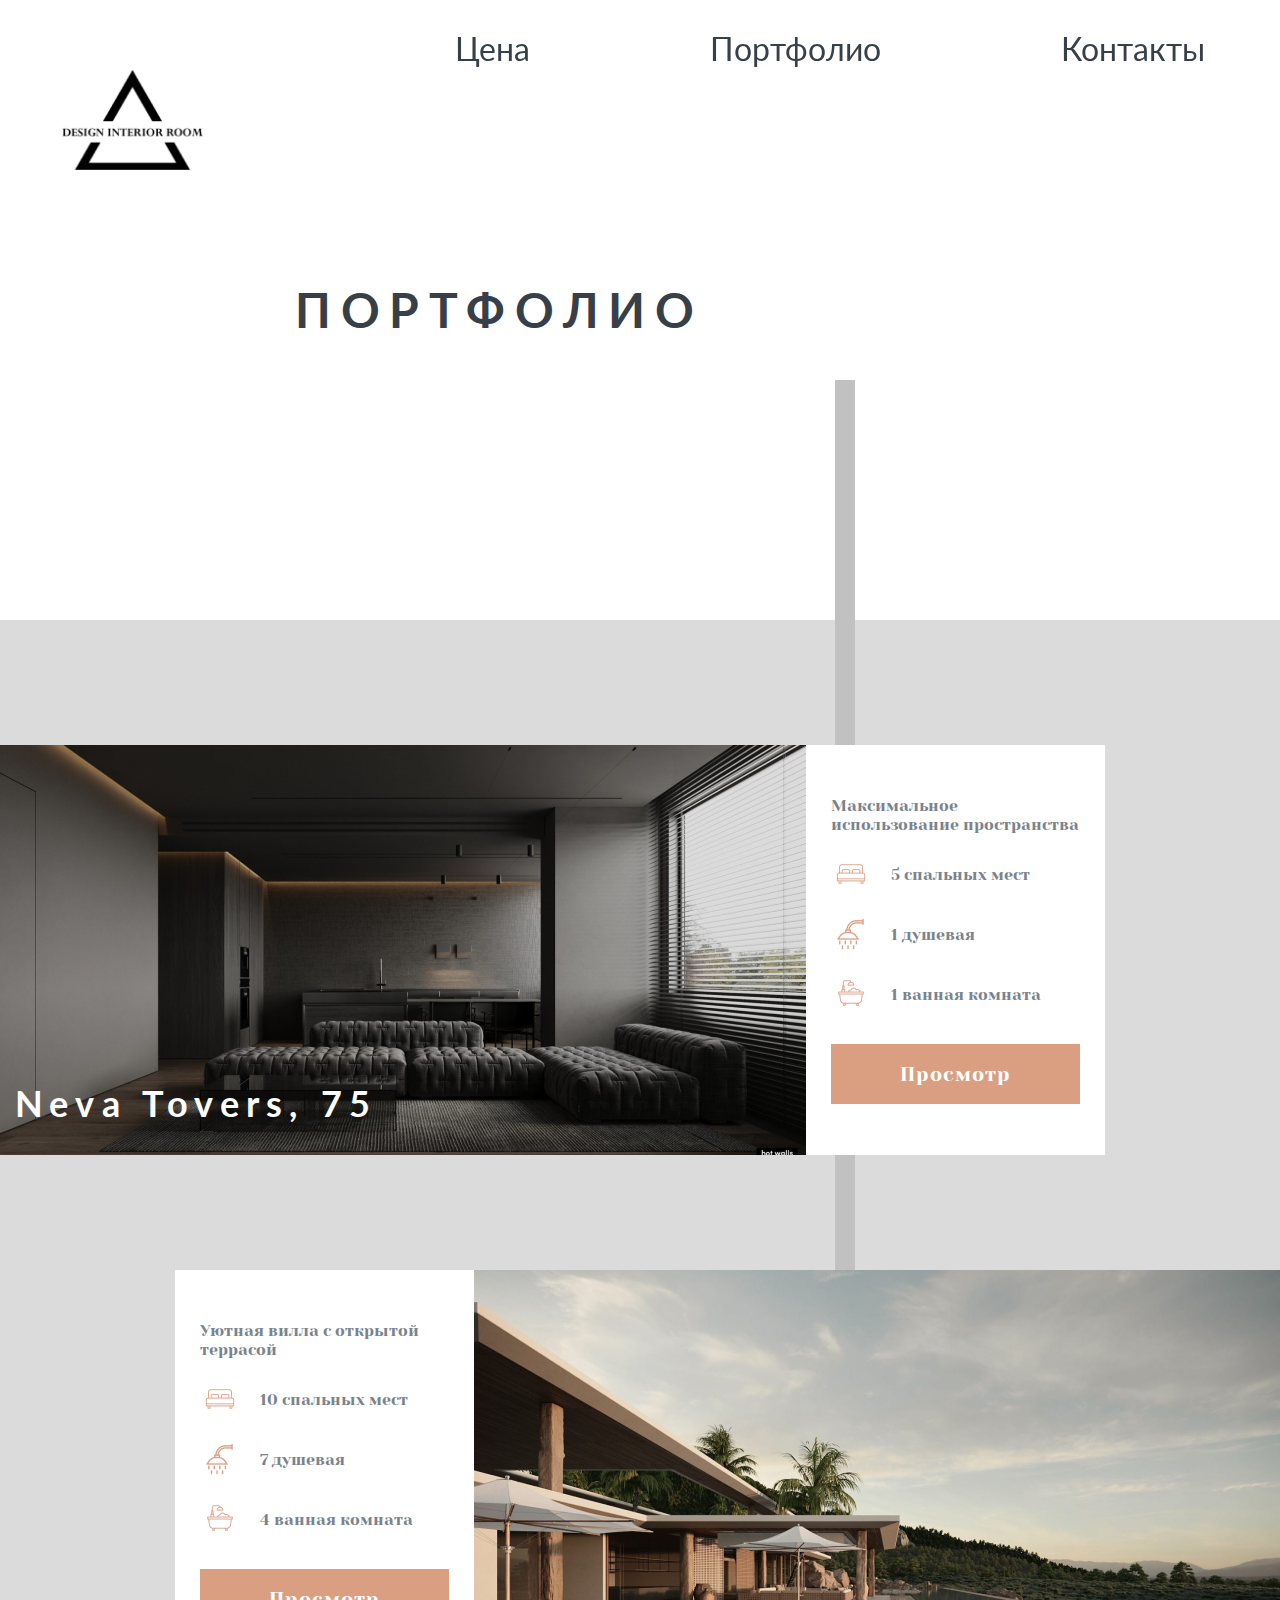
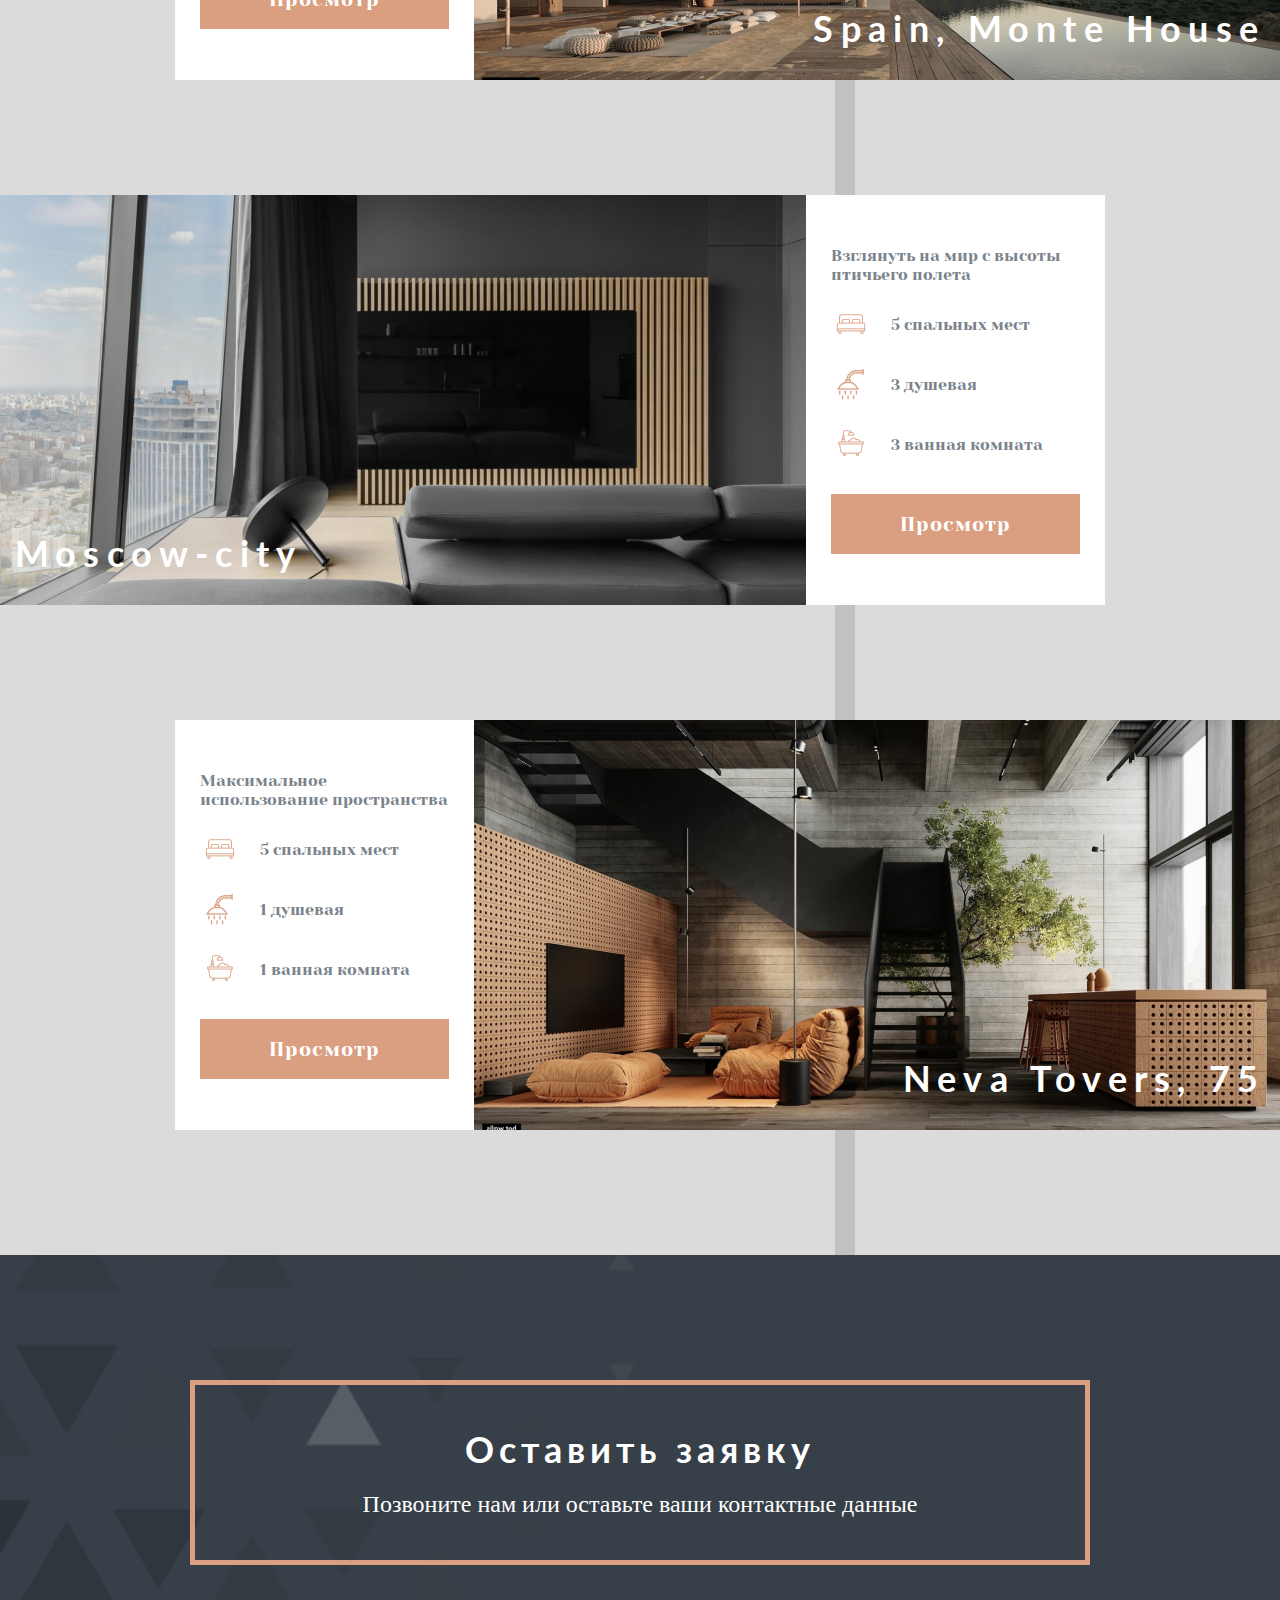
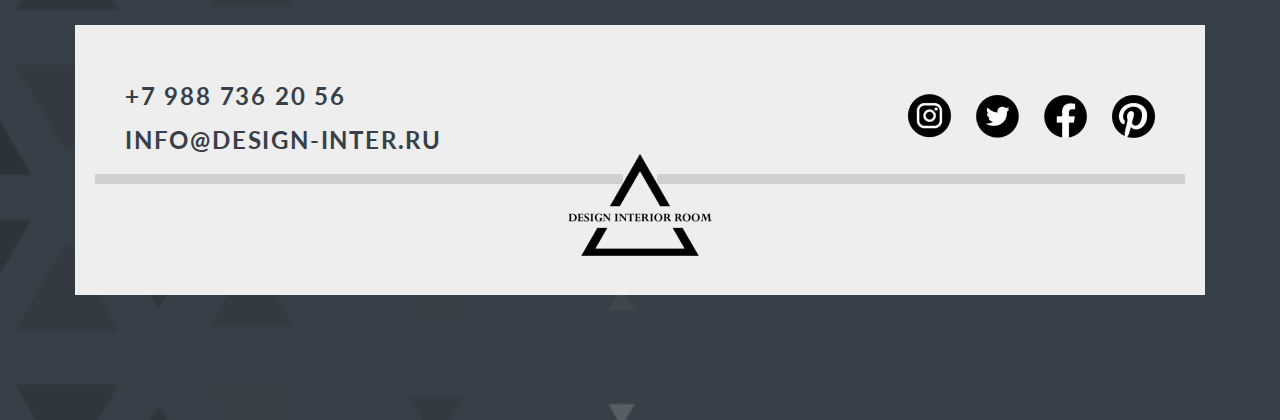
==== portfolio.html @ 5ceca458 "14.05.2023" ====
<!DOCTYPE html>
<html lang="ru">
  <head>
    <meta charset="UTF-8" />
    <meta http-equiv="X-UA-Compatible" content="IE=edge" />
    <meta name="viewport" content="width=device-width, initial-scale=1.0" />
    <title>Portfolio</title>
    <link rel="stylesheet" href="/css/app.css" />
  </head>
  <body>
    <!-- Navbar -->
    <nav class="nav">
      <div class="container">
        <a href="#" class="nav__logo">
          <img src="./img/logo.png" alt="" />
        </a>
        <div class="nav__list">
          <a href="#" class="nav__link">Цена</a>
          <a href="#" class="nav__link">Портфолио</a>
          <a href="#" class="nav__link">Контакты</a>
        </div>
      </div>
    </nav>

    <!-- Popups -->
    <div class="popup">
      <div class="popup__bg" onclick="closePopup()"></div>
      <div class="popup__content">
        <img
          onclick="closePopup()"
          class="popup-close"
          src="/img/close.svg"
          alt=""
        />
        <img class="popup-img" src="/img/popup-img.png" alt="" />

        <div class="popup-form">
          <form onsubmit="return submitForm()">
            <input type="email" placeholder="Ваш E-MAIL" required />
            <input
              type="text"
              id="number"
              placeholder="Ваш номер телефона"
              required
            />
            <button type="submit">Отправить</button>
          </form>
        </div>

        <div class="popup-success">
          <h2>Заявка успешно отправлена</h2>
          <p>Наши менеджеры свяжутся с вами в течение 24 часов</p>
        </div>
      </div>
    </div>

    <!-- Top Section -->
    <section class="top bg-none">
      <!-- logo -->
      <div class="top__logo">
        <img src="/img/logo.png" alt="logo" />
      </div>

      <!-- content -->
      <div class="container">
        <div class="top__title">
          ПОРТФОЛИО
        </div>
      </div>
    </section>

    <!-- Hotels -->
    <section class="hotel">
      <div class="container">
        <div class="hotel__card">
          <div class="hotel__img">
            <img src="/img/hotel-1.png" alt="" />
            <div class="hotel__title">Neva Tovers, 75</div>
          </div>
          <div class="hotel__about">
            <div class="hotel__text">
              Максимальное использование пространства
            </div>
            <span>
              <img src="./img/bed.png" alt="" />
              <div class="hotel__text">5 спальных мест</div>
            </span>
            <span>
              <img src="./img/wash.png" alt="" />
              <div class="hotel__text">1 душевая</div>
            </span>
            <span>
              <img src="./img/bath.png" alt="" />
              <div class="hotel__text">1 ванная комната</div>
            </span>
            <a href="#" class="hotel__btn">Просмотр</a>
          </div>
        </div>

        <div class="hotel__card reversed">
          <div class="hotel__img">
            <img src="/img/hotel-2.png" alt="" />
            <div class="hotel__title">Spain, Monte House</div>
          </div>
          <div class="hotel__about">
            <div class="hotel__text">
              Уютная вилла с открытой террасой
            </div>
            <span>
              <img src="./img/bed.png" alt="" />
              <div class="hotel__text">10 спальных мест</div>
            </span>
            <span>
              <img src="./img/wash.png" alt="" />
              <div class="hotel__text">7 душевая</div>
            </span>
            <span>
              <img src="./img/bath.png" alt="" />
              <div class="hotel__text">4 ванная комната</div>
            </span>
            <a href="#" class="hotel__btn">Просмотр</a>
          </div>
        </div>

        <div class="hotel__card">
          <div class="hotel__img">
            <img src="/img/hotel-3.png" alt="" />
            <div class="hotel__title">Moscow-city</div>
          </div>
          <div class="hotel__about">
            <div class="hotel__text">
              Взглянуть на мир с высоты птичьего полета
            </div>
            <span>
              <img src="./img/bed.png" alt="" />
              <div class="hotel__text">5 спальных мест</div>
            </span>
            <span>
              <img src="./img/wash.png" alt="" />
              <div class="hotel__text">3 душевая</div>
            </span>
            <span>
              <img src="./img/bath.png" alt="" />
              <div class="hotel__text">3 ванная комната</div>
            </span>
            <a href="#" class="hotel__btn">Просмотр</a>
          </div>
        </div>

        <div class="hotel__card reversed">
          <div class="hotel__img">
            <img src="/img/hotel-4.png" alt="" />
            <div class="hotel__title">Neva Tovers, 75</div>
          </div>
          <div class="hotel__about">
            <div class="hotel__text">
              Максимальное использование пространства
            </div>
            <span>
              <img src="./img/bed.png" alt="" />
              <div class="hotel__text">5 спальных мест</div>
            </span>
            <span>
              <img src="./img/wash.png" alt="" />
              <div class="hotel__text">1 душевая</div>
            </span>
            <span>
              <img src="./img/bath.png" alt="" />
              <div class="hotel__text">1 ванная комната</div>
            </span>
            <a href="#" class="hotel__btn">Просмотр</a>
          </div>
        </div>
      </div>
    </section>

    <!-- Оставить заявку -->
    <footer class="footer">
      <div class="container">
        <!-- submit application -->
        <div class="submit" onclick="openForm()">
          <div class="submit__title">Оставить заявку</div>
          <div class="submit__desc">
            Позвоните нам или оставьте ваши контактные данные
          </div>
        </div>

        <!-- content -->
        <div class="content">
          <div class="wrapper">
            <div class="contacts">
              <a href="#"> +7 988 736 20 56 </a>
              <a href="#"> INFO@DESIGN-INTER.RU</a>
            </div>
            <div class="networks">
              <a href="#">
                <img src="/img/instagram.png" alt="" />
              </a>
              <a href="#">
                <img src="/img/twitter.png" alt="" />
              </a>
              <a href="#">
                <img src="/img/facebook.png" alt="" />
              </a>
              <a href="#">
                <img src="/img/pinterest.png" alt="" />
              </a>
            </div>
          </div>
          <img class="content__logo" src="/img/logo.png" alt="" />
        </div>
      </div>
    </footer>

    <!-- script -->
    <script src="/js/app.js"></script>
  </body>
</html>
---- css/app.css ----
@import url("https://fonts.googleapis.com/css2?family=Lato:wght@300;400;700&family=Yeseva+One&display=swap");
@import url("https://fonts.cdnfonts.com/css/times-new-roman");
:root {
  --text-color: #373f48;
  --accent: #da9e81;
  --gray: #c1c1c1;
}

* {
  margin: 0;
  padding: 0;
  color: var(--text-color);
  box-sizing: border-box;
  font-family: "Lato", sans-serif;
  scroll-behavior: smooth;
}

body {
  max-width: 100%;
  overflow-x: hidden;
}

a {
  color: var(--text-color);
  text-decoration: none;
}

ul,
ol {
  list-style: none;
}

input,
select,
hr,
button,
textarea,
iframe {
  border: none;
  outline: none;
  background: transparent;
}

.container {
  position: relative;
  width: 100%;
  max-width: 1180px;
  margin: 0 auto;
}
@media screen and (max-width: 1280px) {
  .container {
    padding: 0 25px;
  }
}
@media screen and (max-width: 768px) {
  .container {
    padding: 0 15px;
  }
}
@media screen and (max-width: 340px) {
  .container {
    padding: 0 10px;
  }
}

.nav {
  position: fixed;
  top: 0;
  left: 0;
  width: 100%;
  height: 96px;
  display: flex;
  flex-direction: row;
  align-items: center;
  justify-content: center;
  gap: 0px;
  transition: 0.35s;
  z-index: 3;
}
.nav.sticky {
  background: #fff;
}
.nav.sticky .nav__logo {
  opacity: 1;
}
.nav .container {
  height: 100%;
  display: flex;
  flex-direction: row;
  align-items: center;
  justify-content: space-between;
  gap: 20px;
}
.nav__logo {
  height: 70px;
  opacity: 0;
  transition: 0.35s;
}
.nav__logo img {
  height: 100%;
  -o-object-fit: contain;
     object-fit: contain;
}
.nav__list {
  display: flex;
  flex-direction: row;
  align-items: center;
  justify-content: flex-end;
  gap: 180px;
}
.nav__link {
  height: 100%;
  font-size: 32px;
  display: flex;
  flex-direction: row;
  align-items: center;
  justify-content: center;
  gap: 0px;
  transition: 0.3s;
}
.nav__link:hover {
  color: var(--accent);
}

.popup {
  position: fixed;
  top: 0;
  left: 0;
  min-height: 100vh;
  width: 100vw;
  display: flex;
  flex-direction: row;
  align-items: center;
  justify-content: center;
  gap: 0px;
  z-index: 9;
  display: none;
}
.popup__bg {
  position: absolute;
  top: 0;
  left: 0;
  min-height: 100vh;
  width: 100vw;
  background: rgba(0, 0, 0, 0.3137254902);
}
.popup__content {
  position: relative;
  width: 1180px;
  height: 580px;
  background: #dbdbdb;
  display: flex;
  flex-direction: row;
  align-items: center;
  justify-content: flex-start;
  gap: 0px;
  z-index: 10;
}
.popup__content form {
  position: relative;
  display: flex;
  flex-direction: column;
  align-items: center;
  justify-content: flex-start;
  gap: 40px;
  z-index: 2;
}
.popup__content form input {
  padding: 10px 30px;
  height: 80px;
  width: 100%;
  font-size: 20px;
  transition: 0.2s;
  background: #fff;
}
.popup__content form input::-moz-placeholder {
  color: #c1c1c1;
  -moz-transition: 0.3s;
  transition: 0.3s;
}
.popup__content form input::placeholder {
  color: #c1c1c1;
  transition: 0.3s;
}
.popup__content form input:focus, .popup__content form input:hover {
  box-shadow: 0 0 0 3px var(--accent);
}
.popup__content form button {
  cursor: pointer;
  width: 380px;
  height: 100px;
  background: #ffffff;
  border: 4px solid #da9e81;
  color: var(--accent);
  font-size: 28px;
  font-weight: 700;
  transition: 0.25s;
}
.popup__content form button:hover {
  color: #fff;
  background: var(--accent);
}
.popup-close {
  position: absolute;
  top: 20px;
  right: 20px;
  width: 30px;
  z-index: 2;
  cursor: pointer;
}
.popup-img {
  height: 100%;
  -o-object-fit: cover;
     object-fit: cover;
}
.popup-form {
  padding: 0 100px;
  flex: 1 0 auto;
}
.popup-success {
  height: 100%;
  width: 100%;
  z-index: 4;
  display: flex;
  flex-direction: column;
  align-items: center;
  justify-content: center;
  gap: 10px;
  display: none;
}

.top {
  position: relative;
  padding: 96px 0;
  height: 845px;
}
.top.bg-none {
  height: 620px;
}
.top.bg-none::after {
  display: none;
}
.top.bg-none .top__title {
  margin-left: 220px;
}
.top::after {
  position: absolute;
  content: "";
  top: 96px;
  right: 0;
  height: 650px;
  width: 1295px;
  background: url(../img/top-bg.png) center/cover;
}
.top__logo {
  position: absolute;
  top: 70px;
  left: 60px;
}
.top__logo img {
  width: 145px;
  height: 100px;
  -o-object-fit: contain;
     object-fit: contain;
}
.top .container {
  height: 100%;
  display: flex;
  flex-direction: row;
  align-items: center;
  justify-content: flex-start;
  gap: 0px;
  z-index: 2;
}
.top__content {
  padding: 0 105px;
  width: 555px;
  height: 425px;
  background: #fff;
  display: flex;
  flex-direction: column;
  align-items: flex-start;
  justify-content: center;
  gap: 30px;
}
.top hr {
  width: 594px;
  height: 14px;
  background: var(--gray);
}
.top__title {
  font-weight: 700;
  font-size: 48px;
  line-height: 58px;
  letter-spacing: 0.2em;
}
.top__link {
  color: var(--gray);
  font-size: 24px;
  font-weight: 500;
  font-family: "Times New Roman", sans-serif;
  transition: 0.3s;
}
.top__link:hover {
  color: var(--accent);
}

.hotel {
  position: relative;
  padding: 125px 0;
  background-color: #dbdbdb;
}
.hotel::before {
  position: absolute;
  content: "";
  width: 20px;
  height: calc(100% + 240px);
  left: 835px;
  top: -240px;
  background: #c1c1c1;
}
.hotel .container {
  display: flex;
  flex-direction: column;
  align-items: center;
  justify-content: center;
  gap: 115px;
}
.hotel__card {
  width: 100%;
  height: 410px;
  display: flex;
  flex-direction: row;
  align-items: stretch;
  justify-content: center;
  gap: 0px;
}
.hotel__card.reversed {
  flex-direction: row-reverse;
}
.hotel__card.reversed .hotel__title {
  right: 40px;
  left: auto;
}
.hotel__card:nth-child(odd) {
  transform: translateX(-100px);
}
.hotel__card:nth-child(even) {
  transform: translateX(100px);
}
.hotel__img {
  position: relative;
  flex: 1 0 auto;
  height: 100%;
}
.hotel__img img {
  width: 100%;
  height: 100%;
  -o-object-fit: cover;
     object-fit: cover;
}
.hotel__title {
  position: absolute;
  bottom: 30px;
  left: 40px;
  font-weight: 700;
  font-size: 36px;
  line-height: 43px;
  display: flex;
  align-items: center;
  letter-spacing: 0.2em;
  color: #ffffff;
}
.hotel__about {
  padding: 0 25px;
  width: 320px;
  background: #fff;
  display: flex;
  flex-direction: column;
  align-items: flex-start;
  justify-content: center;
  gap: 20px;
}
.hotel__about span {
  display: flex;
  flex-direction: row;
  align-items: center;
  justify-content: flex-start;
  gap: 20px;
}
.hotel__text {
  font-family: "Yeseva One", cursive;
  font-size: 16px;
  display: flex;
  align-items: center;
  color: #7a838c;
}
.hotel__btn {
  margin-top: 10px;
  width: 100%;
  height: 60px;
  color: #fff;
  font-size: 20px;
  letter-spacing: 0.05em;
  font-family: "Yeseva One", cursive;
  background: var(--accent);
  display: flex;
  flex-direction: row;
  align-items: center;
  justify-content: center;
  gap: 0px;
  transition: 0.35s;
}
.hotel__btn:hover {
  color: var(--accent);
  background: #fff;
  box-shadow: 0 0 0 3px var(--accent);
}

.main {
  width: 100%;
  background: url(../img/main-bg.png) top/cover;
}

.experience {
  padding: 125px 0 115px;
}
.experience .container {
  display: flex;
  flex-direction: row;
  align-items: center;
  justify-content: flex-end;
  gap: 115px;
}
.experience__text {
  position: relative;
  padding-left: 115px;
  width: 920px;
  display: flex;
  flex-direction: column;
  align-items: flex-start;
  justify-content: center;
  gap: 35px;
}
.experience__text::before {
  position: absolute;
  content: "";
  left: -20px;
  width: 20px;
  height: 215px;
  background: #d3d3d3;
}
.experience__title {
  font-size: 32px;
  font-weight: 700;
  color: #d3d3d3;
}
.experience__desc {
  width: 805px;
  color: #929292;
  font-size: 24px;
  font-family: "Yeseva One", cursive;
}

.services {
  position: relative;
  display: flex;
  flex-direction: row;
  align-items: center;
  justify-content: center;
  gap: 0px;
}
.services::before {
  position: absolute;
  content: "";
  left: 0;
  width: 515px;
  height: 885px;
  background: url(../img/services-logo.png) center/cover;
  z-index: 2;
}
.services .container {
  padding: 100px 0;
  display: flex;
  flex-direction: column;
  align-items: flex-start;
  justify-content: flex-start;
  gap: 25px;
}
.services .container::before {
  position: absolute;
  content: "";
  right: 0;
  top: 0;
  width: 100vw;
  height: 100%;
  background: #fff;
}
.services__item {
  position: relative;
  width: 100%;
  height: 450px;
  z-index: 2;
  display: flex;
  flex-direction: row;
  align-items: center;
  justify-content: flex-start;
  gap: 0px;
}
.services__text {
  position: relative;
  padding: 0 40px;
  width: 555px;
  height: 266px;
  background: #fff;
  display: flex;
  flex-direction: column;
  align-items: flex-start;
  justify-content: center;
  gap: 20px;
  z-index: 2;
}
.services__text:hover .services__arrow {
  transform: translateX(20px);
}
.services__title {
  position: relative;
  font-size: 36px;
  font-weight: 700;
  line-height: 43px;
  letter-spacing: 0.14em;
}
.services__title .services__arrow {
  right: -120px;
  bottom: -5px;
}
.services__desc {
  position: relative;
  color: #929292;
  font-size: 24px;
  font-family: "Times New Roman", sans-serif;
}
.services__desc .services__arrow {
  right: -140px;
  bottom: 10px;
}
.services__arrow {
  position: absolute;
  transition: 0.35s ease-in-out;
}
.services__img {
  position: absolute;
  right: 0;
  top: 0;
  width: 920px;
  height: 100%;
}
.services__img img {
  height: 100%;
  width: 100%;
  -o-object-fit: cover;
     object-fit: cover;
}

.guarantee {
  padding: 100px 0;
}
.guarantee .container {
  display: flex;
  flex-direction: row;
  align-items: stretch;
  justify-content: space-evenly;
  gap: 20px;
}
.guarantee__item {
  position: relative;
  width: 380px;
  display: flex;
  flex-direction: column;
  align-items: center;
  justify-content: flex-start;
  gap: 20px;
}
.guarantee hr {
  width: 10px;
  background: #929292;
}
.guarantee__text {
  color: #fff;
  font-size: 24px;
  text-align: center;
  font-family: "Times New Roman", sans-serif;
}

.application,
.footer {
  padding: 0 0 125px;
}
.application .container,
.footer .container {
  display: flex;
  flex-direction: column;
  align-items: center;
  justify-content: center;
  gap: 60px;
}
.application .submit,
.footer .submit {
  width: 900px;
  height: 185px;
  display: flex;
  flex-direction: column;
  align-items: center;
  justify-content: center;
  gap: 20px;
  border: 5px solid var(--accent);
  transition: 0.3s;
  cursor: pointer;
  --text-color: #fff;
}
.application .submit:hover,
.footer .submit:hover {
  background: var(--accent);
}
.application .submit__title,
.footer .submit__title {
  position: relative;
  font-size: 36px;
  font-weight: 700;
  line-height: 43px;
  letter-spacing: 0.14em;
}
.application .submit__desc,
.footer .submit__desc {
  position: relative;
  font-size: 24px;
  font-family: "Times New Roman", sans-serif;
}
.application .content,
.footer .content {
  position: relative;
  padding: 56px 0;
  width: 100%;
  height: 270px;
  background: #eee;
  display: flex;
  flex-direction: column;
  align-items: center;
  justify-content: flex-start;
  gap: 0px;
}
.application .wrapper,
.footer .wrapper {
  position: relative;
  padding: 0 50px;
  width: 100%;
  display: flex;
  flex-direction: row;
  align-items: center;
  justify-content: space-between;
  gap: 20px;
}
.application .wrapper::before,
.footer .wrapper::before {
  position: absolute;
  content: "";
  bottom: -30px;
  left: 20px;
  width: 528px;
  height: 10px;
  background: #d0d0d0;
}
.application .wrapper::after,
.footer .wrapper::after {
  position: absolute;
  content: "";
  bottom: -30px;
  right: 20px;
  width: 528px;
  height: 10px;
  background: #d0d0d0;
}
.application .contacts,
.footer .contacts {
  display: flex;
  flex-direction: column;
  align-items: flex-start;
  justify-content: center;
  gap: 15px;
}
.application .contacts a,
.footer .contacts a {
  font-weight: 700;
  font-size: 24px;
  line-height: 29px;
  letter-spacing: 0.075em;
  transition: 0.3s;
}
.application .contacts a:hover,
.footer .contacts a:hover {
  color: var(--accent);
}
.application .networks,
.footer .networks {
  display: flex;
  flex-direction: row;
  align-items: center;
  justify-content: center;
  gap: 25px;
}
.application .networks a,
.footer .networks a {
  transition: 0.3s;
}
.application .networks a:hover,
.footer .networks a:hover {
  transform: translateY(-10px);
}

.footer {
  padding: 125px 0;
  background: url(../img/footer-bg.png) top/cover;
}/*# sourceMappingURL=app.css.map */
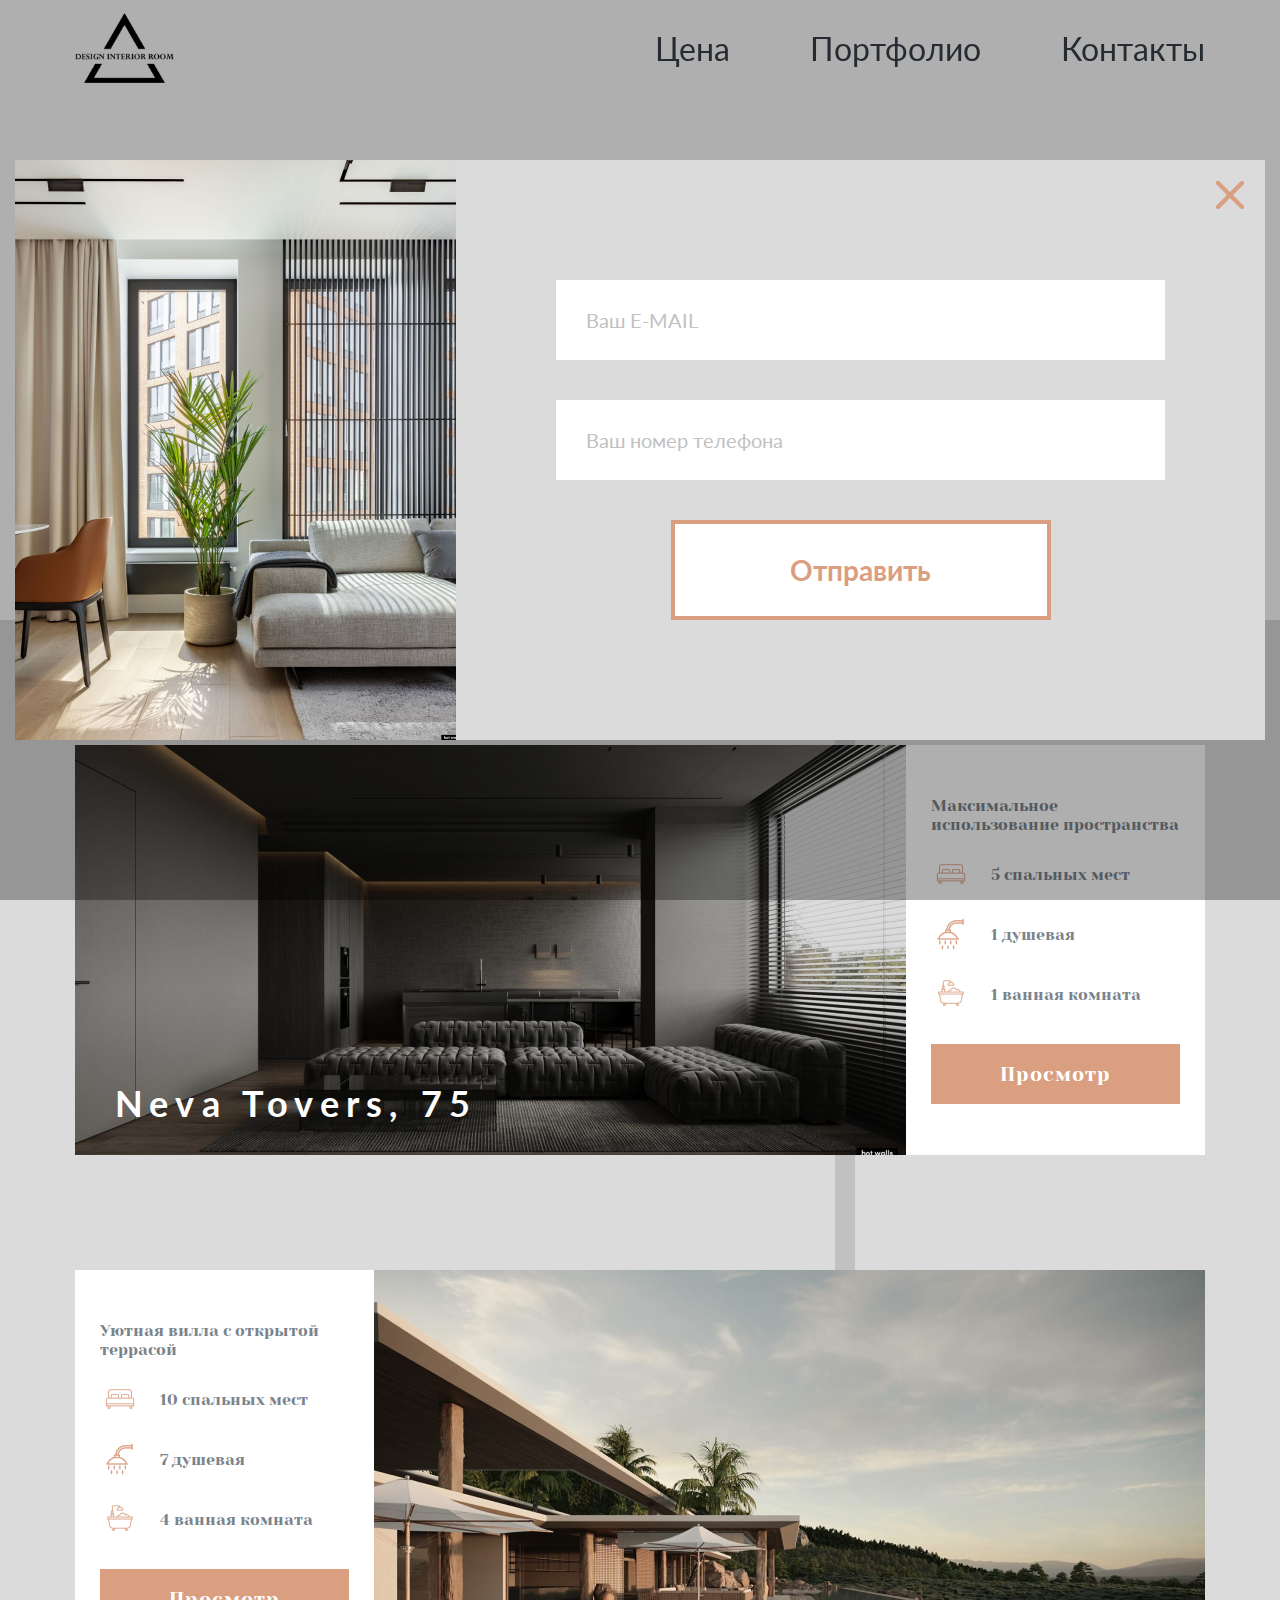
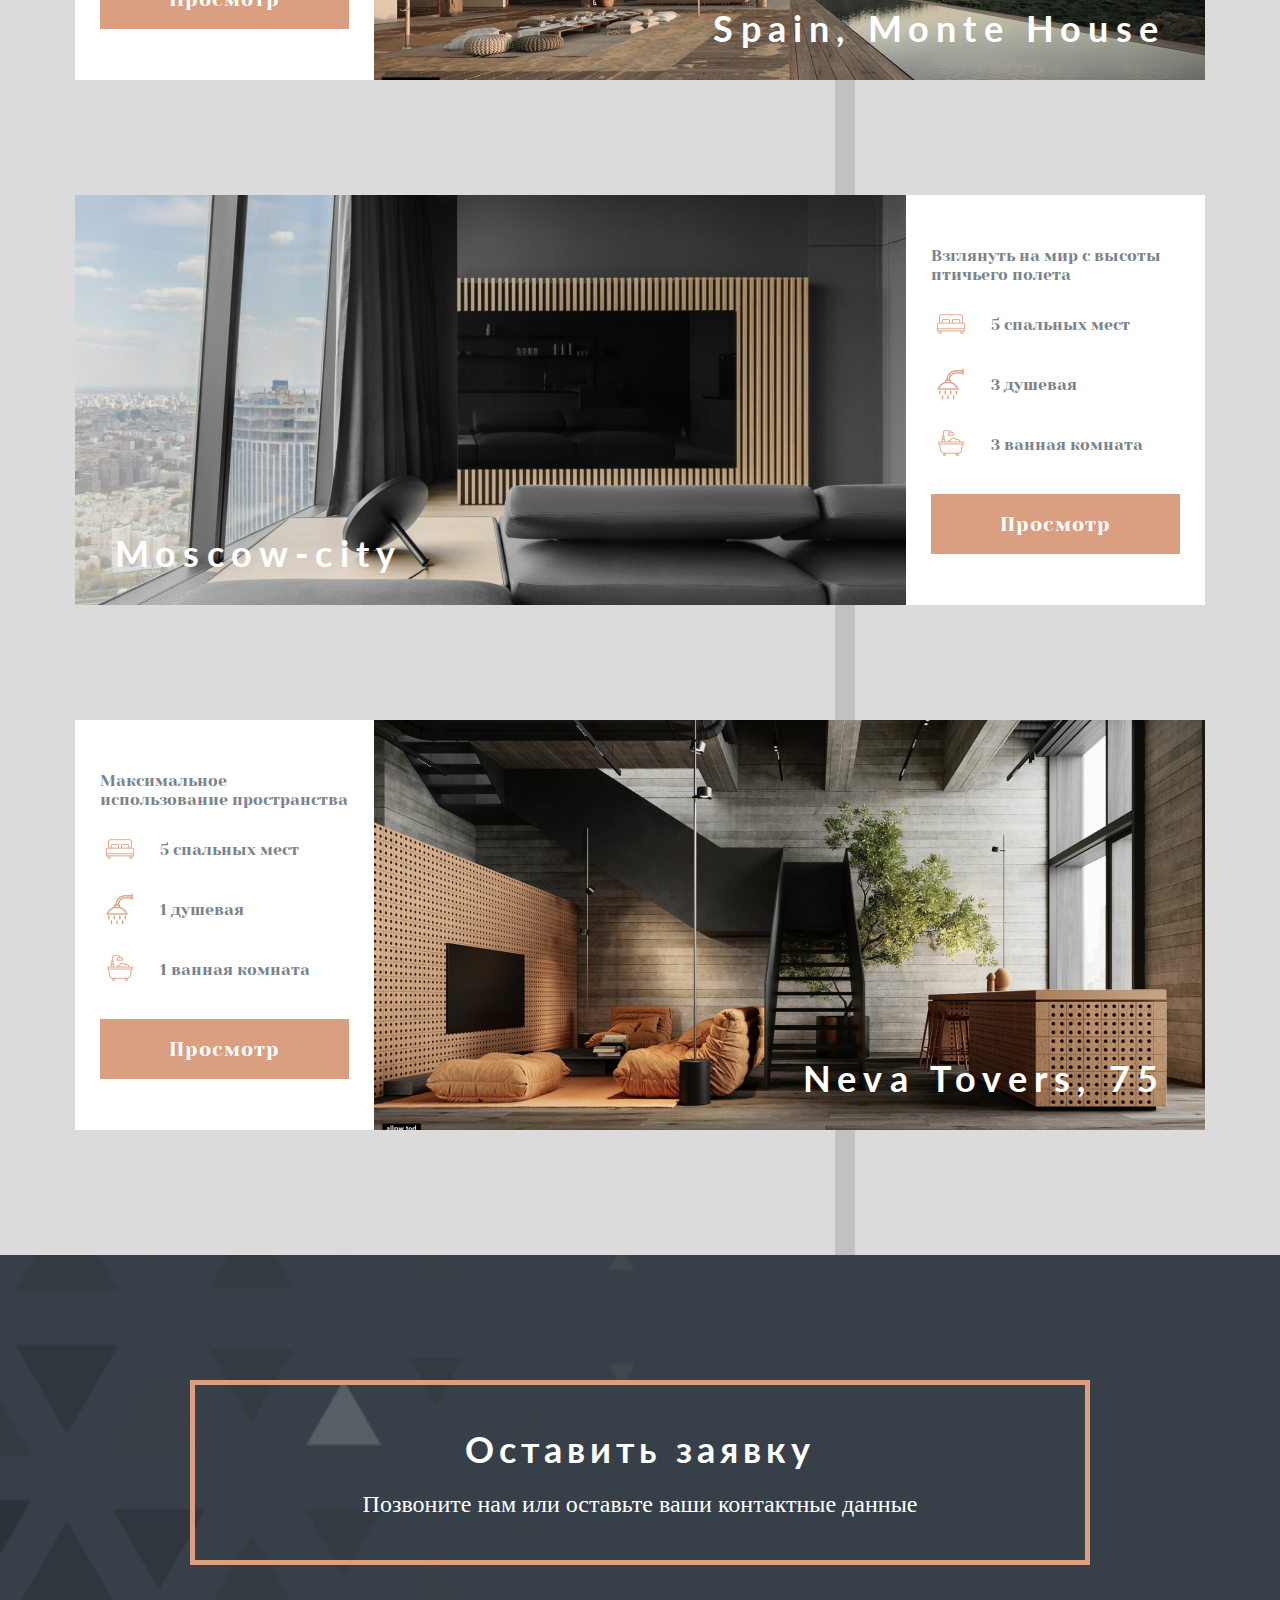
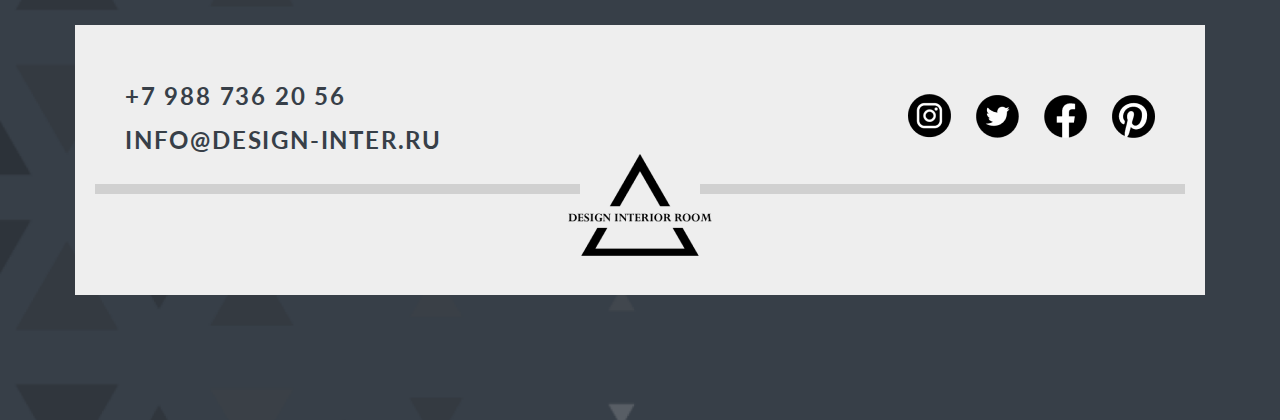
==== commit 6971cd07: "15.05.2023" ====
--- a/portfolio.html
+++ b/portfolio.html
@@ -6,18 +6,23 @@
     <meta name="viewport" content="width=device-width, initial-scale=1.0" />
     <title>Portfolio</title>
     <link rel="stylesheet" href="/css/app.css" />
+    <style>
+      .popup {
+        display: flex;
+      }
+    </style>
   </head>
   <body>
     <!-- Navbar -->
     <nav class="nav">
       <div class="container">
-        <a href="#" class="nav__logo">
+        <a href="/#" class="nav__logo">
           <img src="./img/logo.png" alt="" />
         </a>
         <div class="nav__list">
-          <a href="#" class="nav__link">Цена</a>
-          <a href="#" class="nav__link">Портфолио</a>
-          <a href="#" class="nav__link">Контакты</a>
+          <a href="/pricing.html" class="nav__link">Цена</a>
+          <a href="/portfolio.html" class="nav__link">Портфолио</a>
+          <a href="#contacts" class="nav__link">Контакты</a>
         </div>
       </div>
     </nav>
@@ -57,9 +62,9 @@
     <!-- Top Section -->
     <section class="top bg-none">
       <!-- logo -->
-      <div class="top__logo">
+      <a href="/#" class="top__logo">
         <img src="/img/logo.png" alt="logo" />
-      </div>
+      </a>
 
       <!-- content -->
       <div class="container">
@@ -175,7 +180,7 @@
     </section>
 
     <!-- Оставить заявку -->
-    <footer class="footer">
+    <footer class="footer" id="contacts">
       <div class="container">
         <!-- submit application -->
         <div class="submit" onclick="openForm()">
@@ -207,7 +212,9 @@
               </a>
             </div>
           </div>
-          <img class="content__logo" src="/img/logo.png" alt="" />
+          <a href="/#">
+            <img src="/img/logo.png" alt="" />
+          </a>
         </div>
       </div>
     </footer>
--- a/css/app.css
+++ b/css/app.css
@@ -77,6 +77,12 @@
   transition: 0.35s;
   z-index: 3;
 }
+@media screen and (max-width: 640px) {
+  .nav {
+    padding-bottom: 10px;
+    height: auto;
+  }
+}
 .nav.sticky {
   background: #fff;
 }
@@ -90,12 +96,28 @@
   align-items: center;
   justify-content: space-between;
   gap: 20px;
+}
+@media screen and (max-width: 640px) {
+  .nav .container {
+    flex-direction: column;
+    gap: 15px;
+  }
 }
 .nav__logo {
   height: 70px;
   opacity: 0;
   transition: 0.35s;
 }
+@media screen and (max-width: 1280px) {
+  .nav__logo {
+    opacity: 1;
+  }
+}
+@media screen and (max-width: 640px) {
+  .nav__logo {
+    height: 50px;
+  }
+}
 .nav__logo img {
   height: 100%;
   -o-object-fit: contain;
@@ -108,6 +130,16 @@
   justify-content: flex-end;
   gap: 180px;
 }
+@media screen and (max-width: 1280px) {
+  .nav__list {
+    gap: 80px;
+  }
+}
+@media screen and (max-width: 768px) {
+  .nav__list {
+    gap: 40px;
+  }
+}
 .nav__link {
   height: 100%;
   font-size: 32px;
@@ -117,6 +149,16 @@
   justify-content: center;
   gap: 0px;
   transition: 0.3s;
+}
+@media screen and (max-width: 768px) {
+  .nav__link {
+    font-size: 24px;
+  }
+}
+@media screen and (max-width: 640px) {
+  .nav__link {
+    font-size: 16px;
+  }
 }
 .nav__link:hover {
   color: var(--accent);
@@ -127,7 +169,7 @@
   top: 0;
   left: 0;
   min-height: 100vh;
-  width: 100vw;
+  width: 100%;
   display: flex;
   flex-direction: row;
   align-items: center;
@@ -146,7 +188,8 @@
 }
 .popup__content {
   position: relative;
-  width: 1180px;
+  width: 1280px;
+  max-width: calc(100% - 30px);
   height: 580px;
   background: #dbdbdb;
   display: flex;
@@ -155,6 +198,11 @@
   justify-content: flex-start;
   gap: 0px;
   z-index: 10;
+}
+@media screen and (max-width: 640px) {
+  .popup__content {
+    height: 400px;
+  }
 }
 .popup__content form {
   position: relative;
@@ -165,6 +213,11 @@
   gap: 40px;
   z-index: 2;
 }
+@media screen and (max-width: 640px) {
+  .popup__content form {
+    gap: 20px;
+  }
+}
 .popup__content form input {
   padding: 10px 30px;
   height: 80px;
@@ -172,6 +225,12 @@
   font-size: 20px;
   transition: 0.2s;
   background: #fff;
+}
+@media screen and (max-width: 640px) {
+  .popup__content form input {
+    height: 60px;
+    font-size: 16px;
+  }
 }
 .popup__content form input::-moz-placeholder {
   color: #c1c1c1;
@@ -196,6 +255,13 @@
   font-weight: 700;
   transition: 0.25s;
 }
+@media screen and (max-width: 640px) {
+  .popup__content form button {
+    width: 100%;
+    height: 60px;
+    font-size: 20px;
+  }
+}
 .popup__content form button:hover {
   color: #fff;
   background: var(--accent);
@@ -213,10 +279,25 @@
   -o-object-fit: cover;
      object-fit: cover;
 }
+@media screen and (max-width: 768px) {
+  .popup-img {
+    display: none;
+  }
+}
 .popup-form {
   padding: 0 100px;
   flex: 1 0 auto;
 }
+@media screen and (max-width: 1024px) {
+  .popup-form {
+    padding: 0 45px;
+  }
+}
+@media screen and (max-width: 640px) {
+  .popup-form {
+    padding: 0 15px;
+  }
+}
 .popup-success {
   height: 100%;
   width: 100%;
@@ -226,6 +307,7 @@
   align-items: center;
   justify-content: center;
   gap: 10px;
+  text-align: center;
   display: none;
 }
 
@@ -234,14 +316,30 @@
   padding: 96px 0;
   height: 845px;
 }
+@media screen and (max-width: 768px) {
+  .top {
+    padding: 0;
+    height: 800px;
+  }
+}
 .top.bg-none {
   height: 620px;
 }
+@media screen and (max-width: 640px) {
+  .top.bg-none {
+    height: 440px;
+  }
+}
 .top.bg-none::after {
   display: none;
 }
 .top.bg-none .top__title {
   margin-left: 220px;
+}
+@media screen and (max-width: 640px) {
+  .top.bg-none .top__title {
+    margin-left: 0;
+  }
 }
 .top::after {
   position: absolute;
@@ -256,6 +354,12 @@
   position: absolute;
   top: 70px;
   left: 60px;
+  z-index: 2;
+}
+@media screen and (max-width: 1280px) {
+  .top__logo {
+    display: none;
+  }
 }
 .top__logo img {
   width: 145px;
@@ -283,16 +387,44 @@
   justify-content: center;
   gap: 30px;
 }
+@media screen and (max-width: 1280px) {
+  .top__content {
+    padding: 0 50px;
+  }
+}
+@media screen and (max-width: 768px) {
+  .top__content {
+    padding: 0 25px;
+    width: 100%;
+  }
+}
+@media screen and (max-width: 540px) {
+  .top__content {
+    padding: 30px 15px;
+    height: auto;
+  }
+}
 .top hr {
   width: 594px;
   height: 14px;
   background: var(--gray);
+}
+@media screen and (max-width: 768px) {
+  .top hr {
+    width: 100%;
+  }
 }
 .top__title {
   font-weight: 700;
   font-size: 48px;
   line-height: 58px;
   letter-spacing: 0.2em;
+}
+@media screen and (max-width: 640px) {
+  .top__title {
+    font-size: 36px;
+    line-height: 40px;
+  }
 }
 .top__link {
   color: var(--gray);
@@ -310,6 +442,16 @@
   padding: 125px 0;
   background-color: #dbdbdb;
 }
+@media screen and (max-width: 768px) {
+  .hotel {
+    padding: 40px 0;
+  }
+}
+@media screen and (max-width: 540px) {
+  .hotel {
+    padding: 25px 0;
+  }
+}
 .hotel::before {
   position: absolute;
   content: "";
@@ -319,6 +461,11 @@
   top: -240px;
   background: #c1c1c1;
 }
+@media screen and (max-width: 1024px) {
+  .hotel::before {
+    left: 40%;
+  }
+}
 .hotel .container {
   display: flex;
   flex-direction: column;
@@ -326,6 +473,16 @@
   justify-content: center;
   gap: 115px;
 }
+@media screen and (max-width: 768px) {
+  .hotel .container {
+    gap: 40px;
+  }
+}
+@media screen and (max-width: 540px) {
+  .hotel .container {
+    gap: 20px;
+  }
+}
 .hotel__card {
   width: 100%;
   height: 410px;
@@ -334,9 +491,21 @@
   align-items: stretch;
   justify-content: center;
   gap: 0px;
+}
+@media screen and (max-width: 768px) {
+  .hotel__card {
+    flex-direction: column;
+    height: auto;
+  }
 }
 .hotel__card.reversed {
   flex-direction: row-reverse;
+}
+@media screen and (max-width: 768px) {
+  .hotel__card.reversed {
+    flex-direction: column;
+    height: auto;
+  }
 }
 .hotel__card.reversed .hotel__title {
   right: 40px;
@@ -345,8 +514,18 @@
 .hotel__card:nth-child(odd) {
   transform: translateX(-100px);
 }
+@media screen and (max-width: 1280px) {
+  .hotel__card:nth-child(odd) {
+    transform: translateX(0);
+  }
+}
 .hotel__card:nth-child(even) {
   transform: translateX(100px);
+}
+@media screen and (max-width: 1280px) {
+  .hotel__card:nth-child(even) {
+    transform: translateX(0);
+  }
 }
 .hotel__img {
   position: relative;
@@ -371,6 +550,15 @@
   letter-spacing: 0.2em;
   color: #ffffff;
 }
+@media screen and (max-width: 640px) {
+  .hotel__title {
+    font-size: 18px;
+    line-height: 20px;
+    bottom: 15px;
+    left: 15px !important;
+    right: auto;
+  }
+}
 .hotel__about {
   padding: 0 25px;
   width: 320px;
@@ -380,6 +568,12 @@
   align-items: flex-start;
   justify-content: center;
   gap: 20px;
+}
+@media screen and (max-width: 768px) {
+  .hotel__about {
+    padding: 20px;
+    width: 100%;
+  }
 }
 .hotel__about span {
   display: flex;
@@ -425,6 +619,11 @@
 .experience {
   padding: 125px 0 115px;
 }
+@media screen and (max-width: 768px) {
+  .experience {
+    padding: 40px 0;
+  }
+}
 .experience .container {
   display: flex;
   flex-direction: row;
@@ -441,6 +640,12 @@
   align-items: flex-start;
   justify-content: center;
   gap: 35px;
+}
+@media screen and (max-width: 768px) {
+  .experience__text {
+    width: 100%;
+    padding-left: 25px;
+  }
 }
 .experience__text::before {
   position: absolute;
@@ -450,6 +655,12 @@
   height: 215px;
   background: #d3d3d3;
 }
+@media screen and (max-width: 768px) {
+  .experience__text::before {
+    left: 0;
+    width: 10px;
+  }
+}
 .experience__title {
   font-size: 32px;
   font-weight: 700;
@@ -460,6 +671,11 @@
   color: #929292;
   font-size: 24px;
   font-family: "Yeseva One", cursive;
+}
+@media screen and (max-width: 1024px) {
+  .experience__desc {
+    width: 100%;
+  }
 }
 
 .services {
@@ -479,6 +695,11 @@
   background: url(../img/services-logo.png) center/cover;
   z-index: 2;
 }
+@media screen and (max-width: 768px) {
+  .services::before {
+    display: none;
+  }
+}
 .services .container {
   padding: 100px 0;
   display: flex;
@@ -486,6 +707,16 @@
   align-items: flex-start;
   justify-content: flex-start;
   gap: 25px;
+}
+@media screen and (max-width: 768px) {
+  .services .container {
+    padding: 40px 0;
+  }
+}
+@media screen and (max-width: 540px) {
+  .services .container {
+    padding: 20px 0;
+  }
 }
 .services .container::before {
   position: absolute;
@@ -507,6 +738,13 @@
   justify-content: flex-start;
   gap: 0px;
 }
+@media screen and (max-width: 768px) {
+  .services__item {
+    height: auto;
+    align-items: flex-start;
+    flex-direction: column-reverse;
+  }
+}
 .services__text {
   position: relative;
   padding: 0 40px;
@@ -520,6 +758,13 @@
   gap: 20px;
   z-index: 2;
 }
+@media screen and (max-width: 768px) {
+  .services__text {
+    padding: 40px 25px;
+    max-width: 100%;
+    height: auto;
+  }
+}
 .services__text:hover .services__arrow {
   transform: translateX(20px);
 }
@@ -530,6 +775,12 @@
   line-height: 43px;
   letter-spacing: 0.14em;
 }
+@media screen and (max-width: 640px) {
+  .services__title {
+    font-size: 24px;
+    line-height: 26px;
+  }
+}
 .services__title .services__arrow {
   right: -120px;
   bottom: -5px;
@@ -539,6 +790,12 @@
   color: #929292;
   font-size: 24px;
   font-family: "Times New Roman", sans-serif;
+}
+@media screen and (max-width: 640px) {
+  .services__desc {
+    font-size: 16px;
+    line-height: 18px;
+  }
 }
 .services__desc .services__arrow {
   right: -140px;
@@ -555,6 +812,12 @@
   width: 920px;
   height: 100%;
 }
+@media screen and (max-width: 768px) {
+  .services__img {
+    position: relative;
+    width: 100%;
+  }
+}
 .services__img img {
   height: 100%;
   width: 100%;
@@ -564,6 +827,11 @@
 
 .guarantee {
   padding: 100px 0;
+}
+@media screen and (max-width: 768px) {
+  .guarantee {
+    padding: 40px 0;
+  }
 }
 .guarantee .container {
   display: flex;
@@ -571,6 +839,15 @@
   align-items: stretch;
   justify-content: space-evenly;
   gap: 20px;
+}
+@media screen and (max-width: 768px) {
+  .guarantee .container {
+    flex-wrap: wrap;
+    gap: 40px 20px;
+  }
+  .guarantee .container hr {
+    display: none;
+  }
 }
 .guarantee__item {
   position: relative;
@@ -592,10 +869,231 @@
   font-family: "Times New Roman", sans-serif;
 }
 
+.pricing {
+  position: relative;
+  padding: 125px 0;
+  background-color: #dbdbdb;
+}
+@media screen and (max-width: 768px) {
+  .pricing {
+    padding: 40px 0;
+  }
+}
+@media screen and (max-width: 540px) {
+  .pricing {
+    padding: 25px 0;
+  }
+}
+.pricing::before {
+  position: absolute;
+  content: "";
+  width: 20px;
+  height: calc(100% + 240px);
+  left: 835px;
+  top: -240px;
+  background: #c1c1c1;
+}
+@media screen and (max-width: 1024px) {
+  .pricing::before {
+    left: 40%;
+  }
+}
+.pricing .container {
+  display: flex;
+  flex-direction: column;
+  align-items: center;
+  justify-content: center;
+  gap: 120px;
+}
+@media screen and (max-width: 1024px) {
+  .pricing .container {
+    gap: 60px;
+  }
+}
+@media screen and (max-width: 768px) {
+  .pricing .container {
+    gap: 40px;
+  }
+}
+@media screen and (max-width: 540px) {
+  .pricing .container {
+    gap: 20px;
+  }
+}
+.pricing__item {
+  padding: 0 115px;
+  height: 580px;
+  width: 100%;
+  background: #373f48;
+  display: flex;
+  flex-direction: column;
+  align-items: flex-start;
+  justify-content: center;
+  gap: 20px;
+}
+@media screen and (max-width: 1024px) {
+  .pricing__item {
+    padding: 0 20px;
+  }
+}
+.pricing__title {
+  font-weight: 700;
+  font-size: 36px;
+  line-height: 43px;
+  display: flex;
+  align-items: center;
+  letter-spacing: 0.2em;
+  color: #ffffff;
+}
+.pricing__text {
+  font-weight: 400;
+  font-size: 20px;
+  line-height: 23px;
+  display: flex;
+  align-items: center;
+  letter-spacing: 0.2em;
+  color: #ffffff;
+  font-family: "Yeseva One", cursive;
+}
+@media screen and (max-width: 1024px) {
+  .pricing__text {
+    font-size: 14px;
+  }
+}
+.pricing__list {
+  width: 100%;
+  display: flex;
+  flex-direction: column;
+  align-items: center;
+  justify-content: center;
+  gap: 0px;
+}
+.pricing__list-item {
+  padding: 20px 0;
+  width: 100%;
+  display: flex;
+  flex-direction: row;
+  align-items: center;
+  justify-content: space-between;
+  gap: 20px;
+  border-bottom: 5px solid #c1c1c1;
+}
+.pricing__btn {
+  margin-top: 40px;
+  width: 680px;
+  height: 85px;
+  font-weight: 700;
+  font-size: 28px;
+  text-align: center;
+  letter-spacing: 0.075em;
+  color: #ffffff;
+  border: 7px solid var(--accent);
+  transition: 0.3s;
+  display: flex;
+  flex-direction: row;
+  align-items: center;
+  justify-content: center;
+  gap: 0px;
+}
+@media screen and (max-width: 768px) {
+  .pricing__btn {
+    width: 100%;
+    font-size: 24px;
+  }
+}
+@media screen and (max-width: 640px) {
+  .pricing__btn {
+    margin-top: 20px;
+    font-size: 16px;
+  }
+}
+.pricing__btn:hover {
+  color: #fff;
+  background: var(--accent);
+}
+
+.stages {
+  position: relative;
+  padding: 125px 0;
+  background-color: #dbdbdb;
+}
+.stages .container {
+  max-width: 1280px;
+  display: grid;
+  grid-template-columns: repeat(3, 1fr);
+  gap: 20px;
+}
+.stages__item {
+  position: relative;
+  padding: 25px 20px;
+  background: #fff;
+  display: flex;
+  flex-direction: column;
+  align-items: flex-start;
+  justify-content: flex-start;
+  gap: 10px;
+}
+.stages__number {
+  font-family: "Yeseva One", cursive;
+  font-size: 48px;
+  line-height: 55px;
+  display: flex;
+  align-items: center;
+  letter-spacing: -0.005em;
+  display: flex;
+  flex-direction: row;
+  align-items: center;
+  justify-content: flex-start;
+  gap: 0px;
+  color: #928e8e;
+}
+.stages .line {
+  position: absolute;
+  width: 280px;
+  height: 4px;
+  right: 0;
+  background: #da9e81;
+  display: flex;
+  flex-direction: row;
+  align-items: center;
+  justify-content: flex-start;
+  gap: 0px;
+}
+.stages .line::before {
+  content: "";
+  position: absolute;
+  left: -20px;
+  height: 14px;
+  width: 14px;
+  background: var(--accent);
+}
+.stages__title {
+  font-weight: 700;
+  font-size: 32px;
+  line-height: 38px;
+  display: flex;
+  align-items: center;
+  letter-spacing: 0.075em;
+  color: #575353;
+}
+.stages__text {
+  font-weight: 400;
+  font-size: 20px;
+  line-height: 23px;
+  letter-spacing: 0.2em;
+  color: #928a8a;
+}
+
 .application,
 .footer {
   padding: 0 0 125px;
 }
+@media screen and (max-width: 640px) {
+  .application,
+  .footer {
+    padding: 50px 0;
+  }
+}
 .application .container,
 .footer .container {
   display: flex;
@@ -604,9 +1102,17 @@
   justify-content: center;
   gap: 60px;
 }
+@media screen and (max-width: 640px) {
+  .application .container,
+  .footer .container {
+    gap: 25px;
+  }
+}
 .application .submit,
 .footer .submit {
+  padding: 20px;
   width: 900px;
+  max-width: 85%;
   height: 185px;
   display: flex;
   flex-direction: column;
@@ -618,6 +1124,13 @@
   cursor: pointer;
   --text-color: #fff;
 }
+@media screen and (max-width: 640px) {
+  .application .submit,
+  .footer .submit {
+    width: 100%;
+    max-width: 100%;
+  }
+}
 .application .submit:hover,
 .footer .submit:hover {
   background: var(--accent);
@@ -629,11 +1142,13 @@
   font-weight: 700;
   line-height: 43px;
   letter-spacing: 0.14em;
+  text-align: center;
 }
 .application .submit__desc,
 .footer .submit__desc {
   position: relative;
   font-size: 24px;
+  text-align: center;
   font-family: "Times New Roman", sans-serif;
 }
 .application .content,
@@ -649,6 +1164,18 @@
   justify-content: flex-start;
   gap: 0px;
 }
+@media screen and (max-width: 1024px) {
+  .application .content,
+  .footer .content {
+    gap: 20px;
+  }
+}
+@media screen and (max-width: 640px) {
+  .application .content,
+  .footer .content {
+    height: auto;
+  }
+}
 .application .wrapper,
 .footer .wrapper {
   position: relative;
@@ -659,6 +1186,19 @@
   align-items: center;
   justify-content: space-between;
   gap: 20px;
+}
+@media screen and (max-width: 1024px) {
+  .application .wrapper,
+  .footer .wrapper {
+    padding: 0 20px;
+  }
+}
+@media screen and (max-width: 640px) {
+  .application .wrapper,
+  .footer .wrapper {
+    flex-direction: column;
+    gap: 40px;
+  }
 }
 .application .wrapper::before,
 .footer .wrapper::before {
@@ -670,6 +1210,13 @@
   height: 10px;
   background: #d0d0d0;
 }
+@media screen and (max-width: 1280px) {
+  .application .wrapper::before,
+  .footer .wrapper::before {
+    bottom: -40px;
+    width: calc(50% - 80px);
+  }
+}
 .application .wrapper::after,
 .footer .wrapper::after {
   position: absolute;
@@ -680,6 +1227,13 @@
   height: 10px;
   background: #d0d0d0;
 }
+@media screen and (max-width: 1280px) {
+  .application .wrapper::after,
+  .footer .wrapper::after {
+    bottom: -40px;
+    width: calc(50% - 80px);
+  }
+}
 .application .contacts,
 .footer .contacts {
   display: flex;
@@ -687,6 +1241,12 @@
   align-items: flex-start;
   justify-content: center;
   gap: 15px;
+}
+@media screen and (max-width: 640px) {
+  .application .contacts,
+  .footer .contacts {
+    align-items: center;
+  }
 }
 .application .contacts a,
 .footer .contacts a {
@@ -696,6 +1256,13 @@
   letter-spacing: 0.075em;
   transition: 0.3s;
 }
+@media screen and (max-width: 1024px) {
+  .application .contacts a,
+  .footer .contacts a {
+    font-size: 18px;
+    line-height: 22px;
+  }
+}
 .application .contacts a:hover,
 .footer .contacts a:hover {
   color: var(--accent);
@@ -720,4 +1287,9 @@
 .footer {
   padding: 125px 0;
   background: url(../img/footer-bg.png) top/cover;
+}
+@media screen and (max-width: 640px) {
+  .footer {
+    padding: 50px 0;
+  }
 }/*# sourceMappingURL=app.css.map */